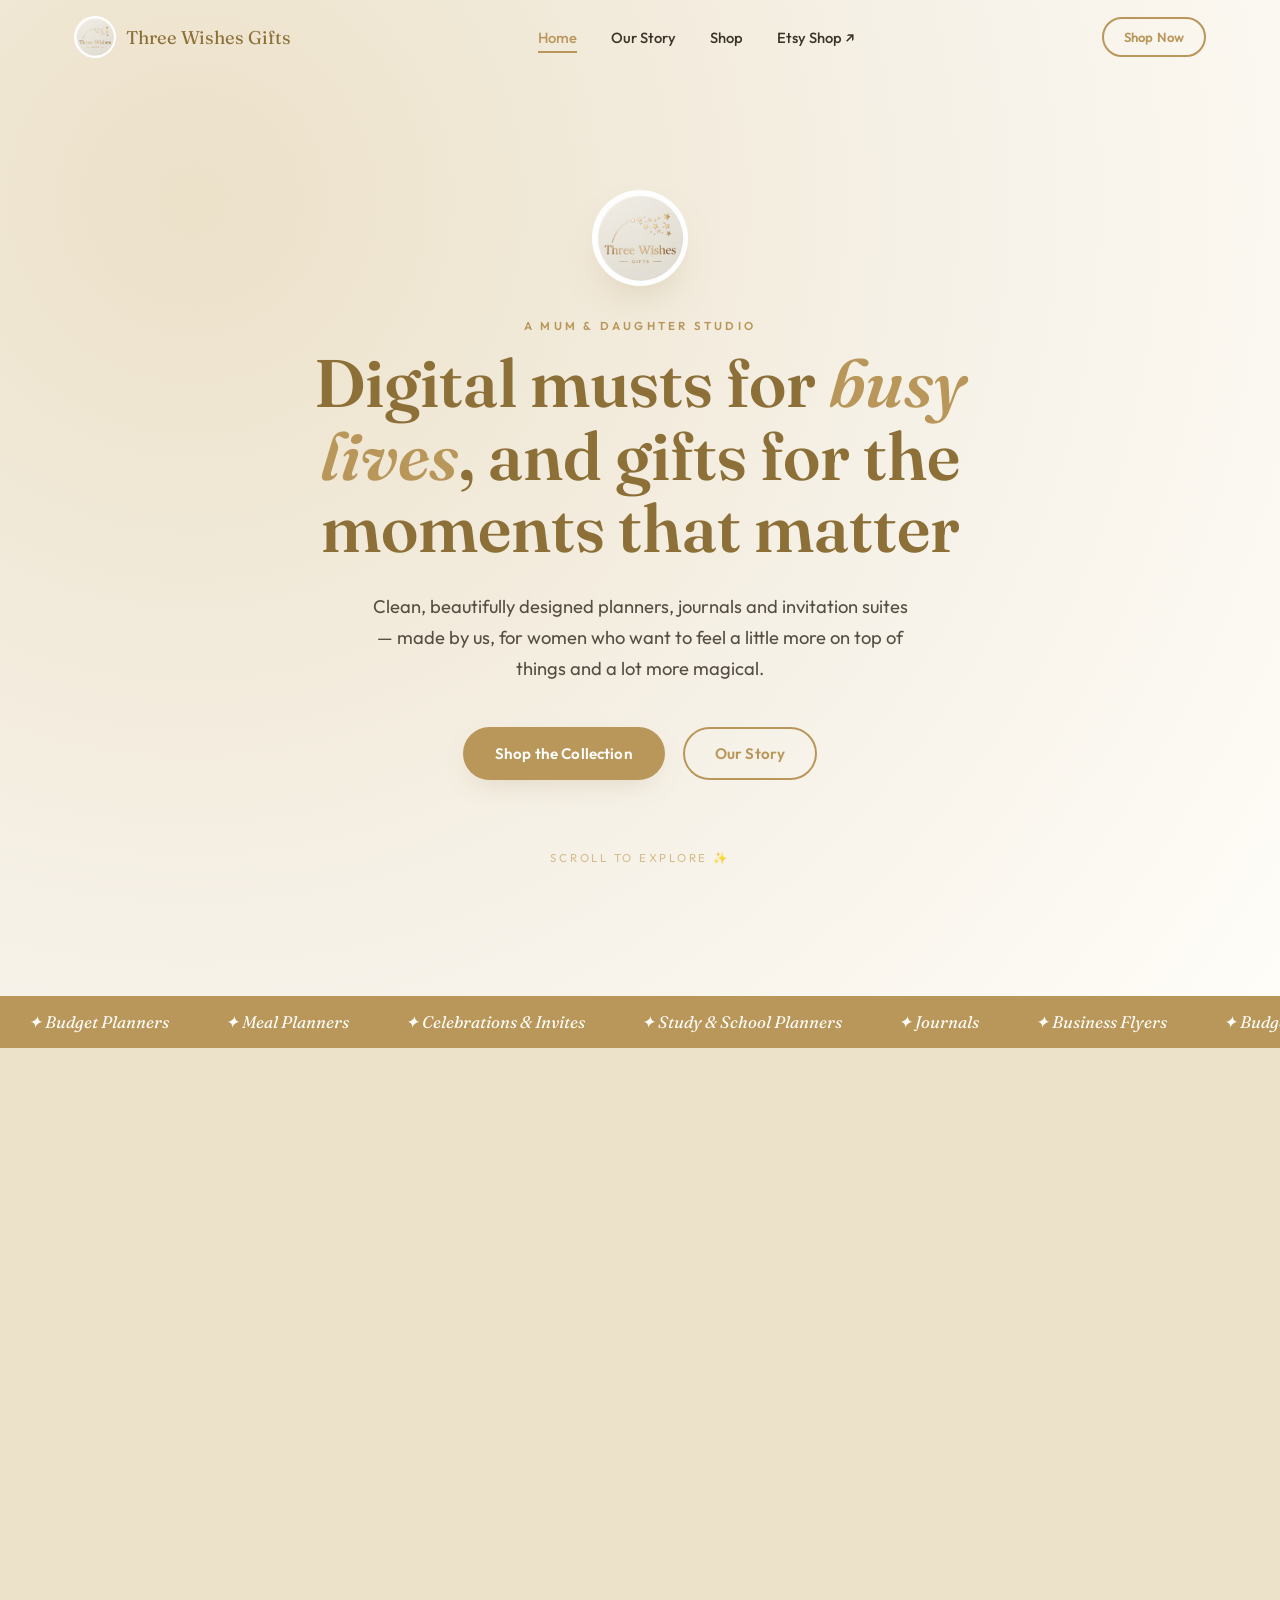
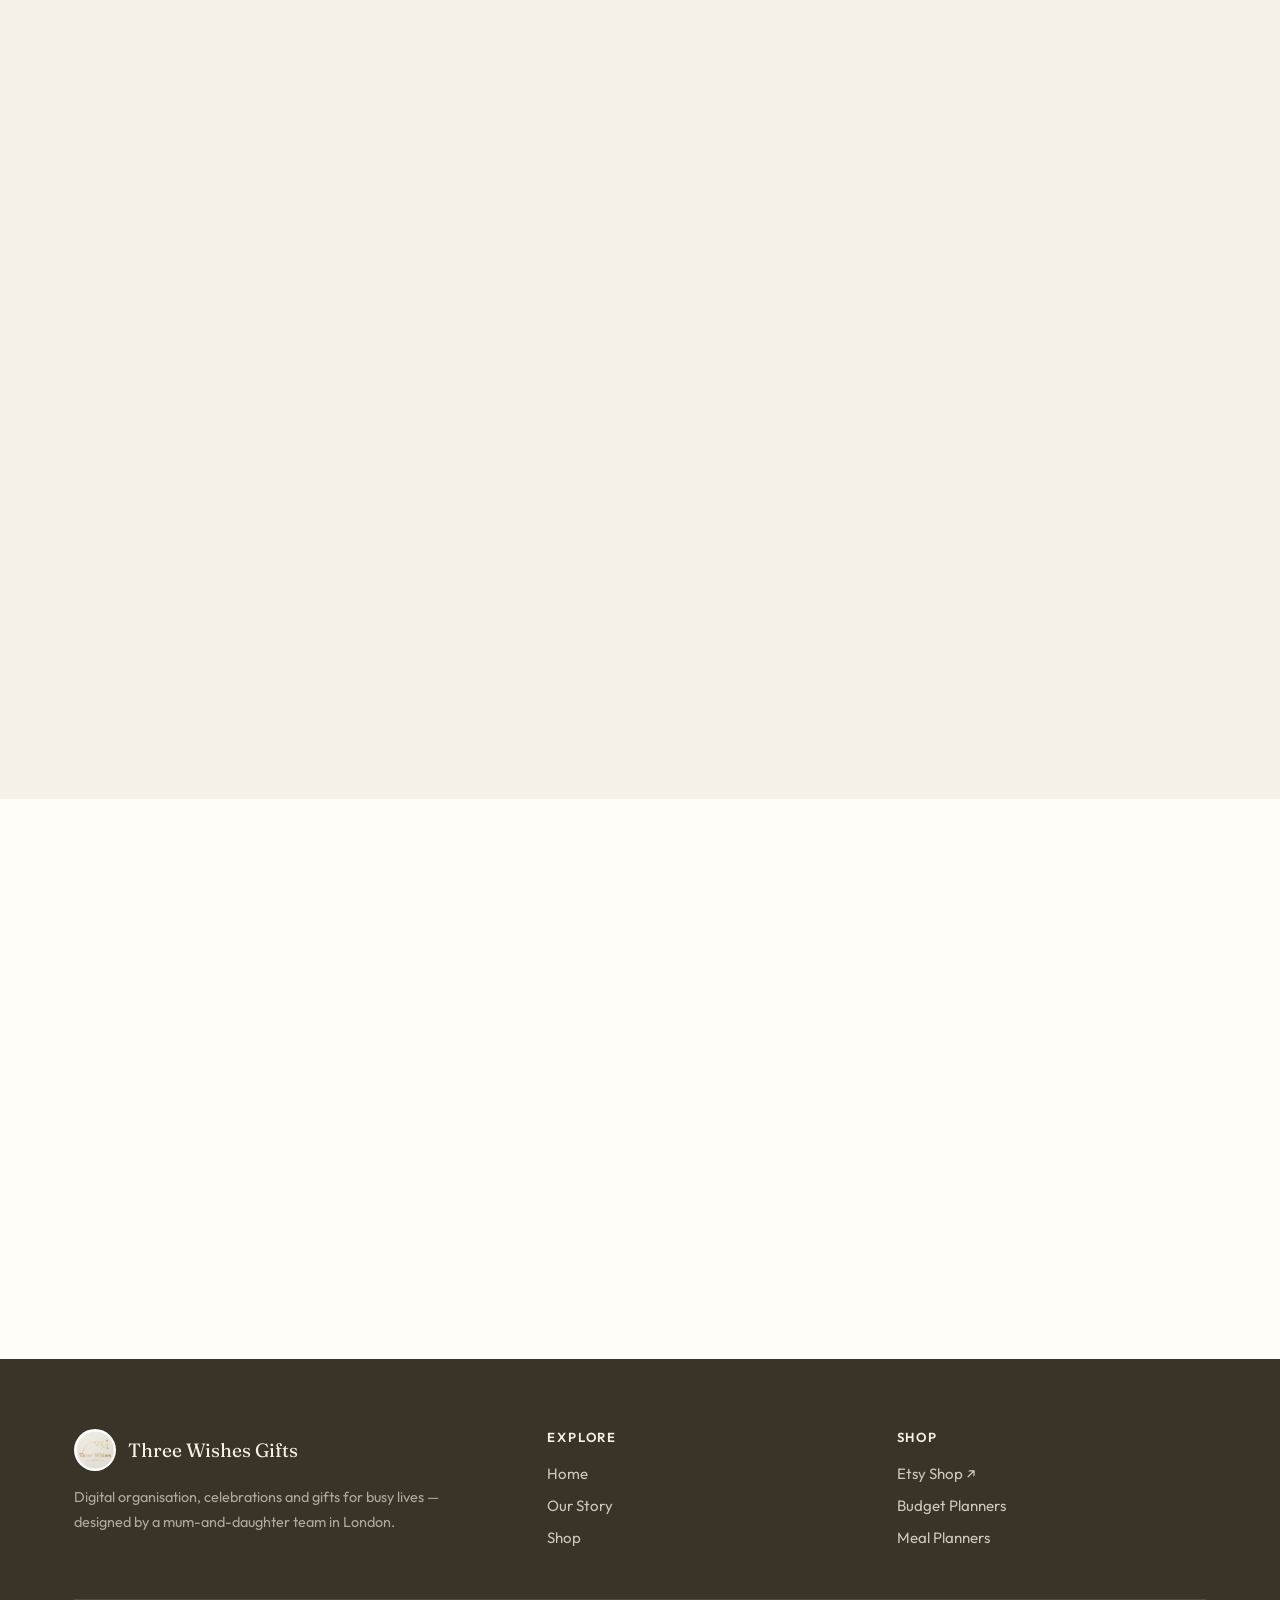
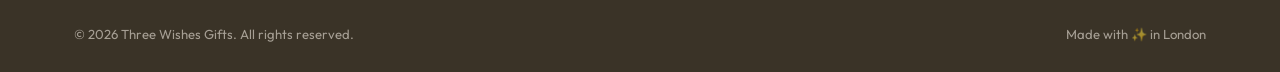
==== index.html @ 77c983a7 "Rebrand to new gold-foil logo and sync latest Etsy catalogue - Swap the site palette from coral/red " ====
<!DOCTYPE html>
<html lang="en">
<head>
<meta charset="UTF-8" />
<meta name="viewport" content="width=device-width, initial-scale=1" />
<title>Three Wishes Gifts &mdash; Digital Musts for Busy Lives</title>
<meta name="description" content="Clean, beautifully designed digital planners, journals and invitation suites from a mum-and-daughter team. Shop budget planners, meal planners, study planners and celebration suites." />
<meta name="theme-color" content="#f6f1e7" />
<link rel="icon" type="image/jpeg" href="assets/favicon-64.jpg" />
<link rel="apple-touch-icon" href="assets/favicon-180.jpg" />

<meta property="og:type" content="website" />
<meta property="og:title" content="Three Wishes Gifts &mdash; Digital Musts for Busy Lives" />
<meta property="og:description" content="Clean, beautifully designed digital planners, journals and invitation suites for real life." />
<meta property="og:image" content="assets/logo-512.jpg" />
<meta property="og:url" content="https://threewishesgifts.com" />
<meta name="twitter:card" content="summary_large_image" />

<link rel="preconnect" href="https://fonts.googleapis.com" />
<link rel="preconnect" href="https://fonts.gstatic.com" crossorigin />
<link href="https://fonts.googleapis.com/css2?family=Fraunces:ital,wght@0,500;0,600;1,500&family=Outfit:wght@400;500;600;700&display=swap" rel="stylesheet" />
<link rel="stylesheet" href="assets/styles.css" />
</head>
<body>

<header class="site-header">
  <div class="container nav-inner">
    <a class="brand" href="index.html"><img src="assets/logo-512.jpg" alt="Three Wishes Gifts logo" />Three Wishes Gifts</a>
    <nav class="nav-links">
      <a href="index.html" class="active">Home</a>
      <a href="about.html">Our Story</a>
      <a href="shop.html">Shop</a>
      <a href="https://www.etsy.com/shop/ThreeWishesGiftsShop" target="_blank" rel="noopener">Etsy Shop ↗</a>
    </nav>
    <div class="nav-cta">
      <a class="btn btn-outline btn-sm" href="shop.html">Shop Now</a>
      <button class="nav-toggle" aria-label="Toggle menu"><span></span></button>
    </div>
  </div>
</header>

<section class="hero">
  <div class="sky" data-stars="18" aria-hidden="true"></div>
  <div class="container hero-content">
    <img class="logo-mark" src="assets/logo-512.jpg" alt="Three Wishes Gifts" />
    <span class="eyebrow">A Mum &amp; Daughter Studio</span>
    <h1>Digital musts for <em>busy lives</em>, and gifts for the moments that matter</h1>
    <p class="lede">Clean, beautifully designed planners, journals and invitation suites &mdash; made by us, for women who want to feel a little more on top of things and a lot more magical.</p>
    <div class="hero-actions">
      <a class="btn btn-primary" href="shop.html">Shop the Collection</a>
      <a class="btn btn-outline" href="about.html">Our Story</a>
    </div>
    <div class="scroll-cue">Scroll to explore ✨</div>
  </div>
</section>

<div class="marquee-wrap" aria-hidden="true">
  <div class="marquee-track">
    <span>✦ Budget Planners</span><span>✦ Meal Planners</span><span>✦ Celebrations &amp; Invites</span><span>✦ Study &amp; School Planners</span><span>✦ Journals</span><span>✦ Business Flyers</span>
    <span>✦ Budget Planners</span><span>✦ Meal Planners</span><span>✦ Celebrations &amp; Invites</span><span>✦ Study &amp; School Planners</span><span>✦ Journals</span><span>✦ Business Flyers</span>
  </div>
</div>

<section style="background:var(--cream-deep);">
  <div class="container">
    <div class="section-head reveal">
      <span class="eyebrow">🎃 New for October</span>
      <h2>Halloween Favourites</h2>
      <p>Party invites, countdown planners and glam decor &mdash; fresh in the shop for spooky season.</p>
    </div>
    <div class="product-grid" id="halloween-grid"></div>
    <div class="center reveal" style="margin-top:48px;">
      <a class="btn btn-outline" href="shop.html#Halloween">See All Halloween Designs</a>
    </div>
  </div>
</section>

<section>
  <div class="container">
    <div class="section-head reveal">
      <span class="eyebrow">Why Three Wishes</span>
      <h2>Organisation that actually fits real life</h2>
      <p>We spent years building systems for other people's businesses. These are the tools we built for ourselves &mdash; now yours too.</p>
    </div>
    <div class="feature-grid">
      <div class="feature-card reveal">
        <div class="feature-icon">🗂️</div>
        <h3>Get organised</h3>
        <p>Budget planners, meal planners and study systems designed to remove stress, not add to it.</p>
      </div>
      <div class="feature-card reveal">
        <div class="feature-icon">🎉</div>
        <h3>Celebrate life</h3>
        <p>Editable invitation suites for showers, birthdays and parties &mdash; ready to send in minutes.</p>
      </div>
      <div class="feature-card reveal">
        <div class="feature-icon">✨</div>
        <h3>Feel a little magic</h3>
        <p>Every product is designed to be genuinely beautiful &mdash; on your iPad, in print, or in someone's inbox.</p>
      </div>
    </div>
  </div>
</section>

<section style="background:var(--cream);">
  <div class="container">
    <div class="section-head reveal">
      <span class="eyebrow">Fan Favourites</span>
      <h2>Meal planning, made calm</h2>
      <p>Our best-loved weekly meal planners &mdash; plan the week, shop by aisle, and skip the midweek panic.</p>
    </div>
    <div class="product-grid" id="featured-grid"></div>
    <div class="center reveal" style="margin-top:48px;">
      <a class="btn btn-primary" href="shop.html">View All Products</a>
    </div>
  </div>
</section>

<section>
  <div class="container">
    <div class="section-head reveal">
      <span class="eyebrow">Shop by Category</span>
      <h2>Something for every part of your week</h2>
    </div>
    <div class="cat-grid">
      <a class="cat-tile reveal" href="shop.html#Halloween"><span class="cat-emoji">🎃</span><h3>Halloween</h3><span class="count">6 designs</span></a>
      <a class="cat-tile reveal" href="shop.html#Budget%20Planners"><span class="cat-emoji">💰</span><h3>Budget Planners</h3><span class="count">9 designs</span></a>
      <a class="cat-tile reveal" href="shop.html#Meal%20Planners"><span class="cat-emoji">🍽️</span><h3>Meal Planners</h3><span class="count">4 designs</span></a>
      <a class="cat-tile reveal" href="shop.html#Study%20%26%20School%20Planners"><span class="cat-emoji">📚</span><h3>Study &amp; School Planners</h3><span class="count">6 designs</span></a>
      <a class="cat-tile reveal" href="shop.html#Journals"><span class="cat-emoji">📓</span><h3>Journals</h3><span class="count">2 designs</span></a>
      <a class="cat-tile reveal" href="shop.html#Lifestyle%20Guides"><span class="cat-emoji">🌿</span><h3>Lifestyle Guides</h3><span class="count">2 designs</span></a>
      <a class="cat-tile reveal" href="shop.html#Celebrations%20%26%20Invites"><span class="cat-emoji">🎊</span><h3>Celebrations &amp; Invites</h3><span class="count">2 designs</span></a>
      <a class="cat-tile reveal" href="shop.html#Business%20%26%20Event%20Flyers"><span class="cat-emoji">🪧</span><h3>Business &amp; Event Flyers</h3><span class="count">2 designs</span></a>
    </div>
  </div>
</section>

<section style="background:var(--cream);">
  <div class="container">
    <div class="split reveal">
      <div class="crop-frame" style="aspect-ratio: 896 / 1050;">
        <img src="assets/about/about-hero-illustration.jpg" alt="Illustration of the Three Wishes Gifts team" />
      </div>
      <div class="split-copy">
        <span class="eyebrow">Meet Kaz &amp; Meli</span>
        <h2>A dream years in the making</h2>
        <p>We're a mum-and-daughter team &mdash; mum Kaz (mum of three, hence the Three Wishes) and dog mum Meli. Between us, years of experience building brands and operations for other businesses.</p>
        <p>At home, we were just as overwhelmed as everyone else &mdash; so we built the tools we actually needed, and started making gifts to celebrate the people we love.</p>
        <a class="btn btn-outline" style="margin-top:22px;" href="about.html">Read Our Full Story</a>
      </div>
    </div>
  </div>
</section>

<section>
  <div class="container">
    <div class="cta-banner reveal">
      <div class="sky" data-stars="12" aria-hidden="true"></div>
      <div style="position:relative;z-index:2;">
        <h2>Ready to feel a little more on top of things?</h2>
        <p>Every product is an instant digital download &mdash; ready to use the moment you buy, in Canva, GoodNotes, or Procreate.</p>
        <a class="btn btn-primary" href="shop.html">Explore the Shop</a>
      </div>
    </div>
  </div>
</section>

<footer class="site-footer">
  <div class="container">
    <div class="footer-grid">
      <div class="footer-col">
        <div class="footer-brand"><img src="assets/logo-512.jpg" alt="Three Wishes Gifts logo" />Three Wishes Gifts</div>
        <p class="footer-note">Digital organisation, celebrations and gifts for busy lives &mdash; designed by a mum-and-daughter team in London.</p>
      </div>
      <div class="footer-col">
        <h4>Explore</h4>
        <ul>
          <li><a href="index.html">Home</a></li>
          <li><a href="about.html">Our Story</a></li>
          <li><a href="shop.html">Shop</a></li>
        </ul>
      </div>
      <div class="footer-col">
        <h4>Shop</h4>
        <ul>
          <li><a href="https://www.etsy.com/shop/ThreeWishesGiftsShop" target="_blank" rel="noopener">Etsy Shop ↗</a></li>
          <li><a href="shop.html#Budget%20Planners">Budget Planners</a></li>
          <li><a href="shop.html#Meal%20Planners">Meal Planners</a></li>
        </ul>
      </div>
    </div>
    <div class="footer-bottom">
      <span>&copy; <span id="year"></span> Three Wishes Gifts. All rights reserved.</span>
      <span>Made with ✨ in London</span>
    </div>
  </div>
</footer>

<script src="assets/products.js"></script>
<script>
  document.getElementById("year").textContent = new Date().getFullYear();
  const featured = PRODUCTS.filter(p => p.category === "Meal Planners");
  document.getElementById("featured-grid").innerHTML = featured.map(twProductCardHTML).join("");
  const halloween = PRODUCTS.filter(p => p.category === "Halloween").slice(0, 4);
  document.getElementById("halloween-grid").innerHTML = halloween.map(twProductCardHTML).join("");
</script>
<script src="assets/script.js"></script>
</body>
</html>
---- assets/styles.css ----
/* Three Wishes Gifts — shared styles
   Tones sampled from the gold-foil letterpress logo artwork. */

:root {
  --cream: #f6f1e7;
  --cream-light: #fffdf8;
  --cream-deep: #ece1c9;
  --coral: #b9975a;
  --coral-soft: #d4bc8b;
  --coral-pale: #e6d9bc;
  --ink: #8c7038;
  --charcoal: #3a3327;
  --white: #fffefb;
  --shadow: 0 20px 45px -20px rgba(140, 112, 56, 0.35);
  --shadow-soft: 0 10px 30px -12px rgba(140, 112, 56, 0.25);
  --radius-lg: 28px;
  --radius-md: 18px;
  --radius-sm: 12px;
  --serif: "Fraunces", "Georgia", "Times New Roman", serif;
  --sans: "Outfit", "Helvetica Neue", Arial, sans-serif;
}

* { box-sizing: border-box; }
html { scroll-behavior: smooth; }

body {
  margin: 0;
  padding: 0;
  background: var(--cream-light);
  color: var(--charcoal);
  font-family: var(--sans);
  -webkit-font-smoothing: antialiased;
  text-rendering: optimizeLegibility;
  overflow-x: hidden;
}

img { max-width: 100%; display: block; }
a { color: inherit; text-decoration: none; }
ul { list-style: none; margin: 0; padding: 0; }
h1, h2, h3, h4 { font-family: var(--serif); margin: 0; font-weight: 600; color: var(--ink); }
p { margin: 0; line-height: 1.7; }

.container {
  width: 100%;
  max-width: 1180px;
  margin: 0 auto;
  padding: 0 24px;
}

.eyebrow {
  display: inline-block;
  font-family: var(--sans);
  font-size: 0.72rem;
  font-weight: 600;
  letter-spacing: 0.28em;
  text-transform: uppercase;
  color: var(--coral);
  margin-bottom: 14px;
}

.btn {
  display: inline-flex;
  align-items: center;
  gap: 8px;
  padding: 15px 30px;
  border-radius: 999px;
  font-family: var(--sans);
  font-weight: 600;
  font-size: 0.95rem;
  letter-spacing: 0.01em;
  border: 2px solid transparent;
  cursor: pointer;
  transition: transform 0.25s ease, box-shadow 0.25s ease, background 0.25s ease, color 0.25s ease;
  white-space: nowrap;
}
.btn-primary {
  background: var(--coral);
  color: var(--white);
  box-shadow: var(--shadow-soft);
}
.btn-primary:hover { transform: translateY(-3px); box-shadow: var(--shadow); background: var(--ink); }
.btn-outline {
  background: transparent;
  border-color: var(--coral);
  color: var(--coral);
}
.btn-outline:hover { background: var(--coral); color: var(--white); transform: translateY(-3px); }
.btn-sm { padding: 10px 20px; font-size: 0.82rem; }

/* ---------- NAV ---------- */
.site-header {
  position: fixed;
  top: 0; left: 0; right: 0;
  z-index: 100;
  padding: 16px 0;
  transition: background 0.35s ease, box-shadow 0.35s ease, padding 0.35s ease;
}
.site-header.scrolled {
  background: rgba(255, 248, 239, 0.88);
  backdrop-filter: blur(14px);
  -webkit-backdrop-filter: blur(14px);
  box-shadow: 0 8px 30px -18px rgba(140, 112, 56, 0.4);
  padding: 10px 0;
}
.nav-inner {
  display: flex;
  align-items: center;
  justify-content: space-between;
  gap: 20px;
}
.brand {
  display: flex;
  align-items: center;
  gap: 10px;
  font-family: var(--serif);
  font-size: 1.15rem;
  color: var(--ink);
}
.brand img { width: 42px; height: 42px; border-radius: 50%; object-fit: cover; }
.nav-links {
  display: flex;
  align-items: center;
  gap: 34px;
  font-size: 0.92rem;
  font-weight: 500;
}
.nav-links a { position: relative; padding: 4px 0; color: var(--charcoal); transition: color 0.2s ease; }
.nav-links a::after {
  content: "";
  position: absolute; left: 0; bottom: -2px;
  width: 0; height: 2px; background: var(--coral);
  transition: width 0.25s ease;
}
.nav-links a:hover, .nav-links a.active { color: var(--coral); }
.nav-links a:hover::after, .nav-links a.active::after { width: 100%; }
.nav-cta { display: flex; align-items: center; gap: 16px; }
.nav-toggle {
  display: none;
  width: 42px; height: 42px;
  border-radius: 50%;
  border: 1.5px solid var(--coral);
  background: transparent;
  align-items: center; justify-content: center;
  cursor: pointer;
}
.nav-toggle span, .nav-toggle span::before, .nav-toggle span::after {
  content: ""; display: block; width: 18px; height: 2px; background: var(--coral); position: relative; transition: 0.25s ease;
}
.nav-toggle span::before { position: absolute; top: -6px; }
.nav-toggle span::after { position: absolute; top: 6px; }
.nav-toggle.open span { background: transparent; }
.nav-toggle.open span::before { transform: rotate(45deg); top: 0; }
.nav-toggle.open span::after { transform: rotate(-45deg); top: 0; }

@media (max-width: 860px) {
  .nav-links {
    position: fixed;
    top: 0; right: -100%;
    height: 100vh;
    width: min(78vw, 320px);
    background: var(--white);
    flex-direction: column;
    justify-content: center;
    gap: 32px;
    font-size: 1.15rem;
    box-shadow: -20px 0 50px -20px rgba(185,84,63,0.4);
    transition: right 0.4s cubic-bezier(.2,.9,.2,1);
    z-index: 90;
  }
  .nav-links.open { right: 0; }
  .nav-toggle { display: inline-flex; }
  .nav-cta .btn-outline { display: none; }
}

/* ---------- STARFIELD ---------- */
.sky { position: absolute; inset: 0; overflow: hidden; pointer-events: none; z-index: 0; }
.sky i {
  position: absolute; display: block; width: 7px; height: 7px;
  background: var(--coral-soft);
  clip-path: polygon(50% 0%, 61% 35%, 98% 35%, 68% 57%, 79% 91%, 50% 70%, 21% 91%, 32% 57%, 2% 35%, 39% 35%);
  opacity: 0; animation: twinkle 4.5s ease-in-out infinite;
}
@keyframes twinkle {
  0%, 100% { opacity: 0; transform: scale(0.6); }
  50% { opacity: 0.85; transform: scale(1.1); }
}
@keyframes float-y {
  0%, 100% { transform: translateY(0); }
  50% { transform: translateY(-14px); }
}

/* ---------- HERO ---------- */
.hero {
  position: relative;
  padding: 190px 0 130px;
  background: radial-gradient(circle at 15% 20%, var(--cream-deep), var(--cream) 55%, var(--cream-light) 100%);
  overflow: hidden;
  text-align: center;
}
.hero-content { position: relative; z-index: 2; max-width: 780px; margin: 0 auto; }
.hero .logo-mark {
  width: 96px; height: 96px; border-radius: 50%; object-fit: cover;
  margin: 0 auto 28px; box-shadow: var(--shadow); animation: float-y 5s ease-in-out infinite;
}
.hero h1 {
  font-size: clamp(2.4rem, 5.4vw, 4.2rem);
  line-height: 1.08;
  color: var(--ink);
}
.hero h1 em { font-style: italic; color: var(--coral); }
.hero p.lede {
  margin: 26px auto 0;
  max-width: 46ch;
  font-size: 1.15rem;
  color: var(--charcoal);
  opacity: 0.85;
}
.hero-actions {
  margin-top: 42px;
  display: flex; gap: 18px; justify-content: center; flex-wrap: wrap;
}
.scroll-cue {
  margin-top: 70px;
  display: inline-flex; flex-direction: column; align-items: center; gap: 8px;
  font-size: 0.72rem; letter-spacing: 0.24em; text-transform: uppercase; color: var(--coral-soft);
  animation: float-y 2.4s ease-in-out infinite;
}

/* ---------- MARQUEE ---------- */
.marquee-wrap {
  background: var(--coral);
  padding: 16px 0;
  overflow: hidden;
  white-space: nowrap;
}
.marquee-track {
  display: inline-flex;
  animation: marquee 26s linear infinite;
}
.marquee-track span {
  color: var(--cream-light);
  font-family: var(--serif);
  font-style: italic;
  font-size: 1.05rem;
  padding: 0 28px;
  display: inline-flex;
  align-items: center;
  gap: 28px;
}
@keyframes marquee {
  from { transform: translateX(0); }
  to { transform: translateX(-50%); }
}

/* ---------- SECTIONS ---------- */
section { position: relative; padding: 110px 0; }
.section-head { max-width: 640px; margin: 0 auto 56px; text-align: center; }
.section-head h2 { font-size: clamp(1.9rem, 3.4vw, 2.7rem); }
.section-head p { margin-top: 16px; color: var(--charcoal); opacity: 0.75; font-size: 1.05rem; }

.reveal { opacity: 0; transform: translateY(28px); transition: opacity 0.7s ease, transform 0.7s ease; }
.reveal.in { opacity: 1; transform: translateY(0); }

/* feature strip */
.feature-grid {
  display: grid;
  grid-template-columns: repeat(3, 1fr);
  gap: 30px;
}
.feature-card {
  background: var(--white);
  border-radius: var(--radius-lg);
  padding: 40px 32px;
  text-align: center;
  box-shadow: var(--shadow-soft);
  transition: transform 0.35s ease, box-shadow 0.35s ease;
}
.feature-card:hover { transform: translateY(-8px); box-shadow: var(--shadow); }
.feature-icon {
  width: 64px; height: 64px; margin: 0 auto 22px;
  border-radius: 50%;
  background: var(--cream);
  display: flex; align-items: center; justify-content: center;
  font-size: 1.7rem;
}
.feature-card h3 { font-size: 1.2rem; margin-bottom: 10px; }
.feature-card p { color: var(--charcoal); opacity: 0.75; font-size: 0.96rem; }

/* story / about preview split */
.split {
  display: grid;
  grid-template-columns: 1fr 1fr;
  gap: 64px;
  align-items: center;
}
.split img { border-radius: var(--radius-lg); box-shadow: var(--shadow); width: 100%; }
.crop-frame {
  border-radius: var(--radius-lg);
  box-shadow: var(--shadow);
  overflow: hidden;
}
.crop-frame img {
  width: 100%; height: 100%;
  object-fit: cover;
  object-position: center bottom;
  border-radius: 0; box-shadow: none;
}
.split .eyebrow { display: block; }
.split h2 { margin-bottom: 20px; }
.split p + p { margin-top: 16px; }
.split-copy p { color: var(--charcoal); opacity: 0.85; }
.split.reverse { direction: rtl; }
.split.reverse > * { direction: ltr; }

/* category tiles */
.cat-grid {
  display: grid;
  grid-template-columns: repeat(3, 1fr);
  gap: 24px;
}
.cat-tile {
  position: relative;
  border-radius: var(--radius-md);
  padding: 34px 26px;
  background: linear-gradient(155deg, var(--cream) 0%, var(--cream-deep) 100%);
  overflow: hidden;
  transition: transform 0.35s ease, box-shadow 0.35s ease;
  box-shadow: var(--shadow-soft);
}
.cat-tile:hover { transform: translateY(-6px) scale(1.015); box-shadow: var(--shadow); }
.cat-tile .cat-emoji { font-size: 1.9rem; margin-bottom: 14px; display: block; }
.cat-tile h3 { font-size: 1.12rem; margin-bottom: 6px; }
.cat-tile span.count { color: var(--coral); font-weight: 600; font-size: 0.85rem; }

/* product grid & cards */
.product-grid {
  display: grid;
  grid-template-columns: repeat(4, 1fr);
  gap: 28px;
}
.product-card {
  background: var(--white);
  border-radius: var(--radius-md);
  overflow: hidden;
  box-shadow: var(--shadow-soft);
  transition: transform 0.35s ease, box-shadow 0.35s ease;
  display: flex;
  flex-direction: column;
}
.product-card:hover { transform: translateY(-8px); box-shadow: var(--shadow); }
.product-thumb {
  position: relative;
  aspect-ratio: 4 / 3;
  overflow: hidden;
  background: var(--cream);
}
.product-thumb img {
  width: 100%; height: 100%; object-fit: cover;
  transition: transform 0.5s ease;
}
.product-card:hover .product-thumb img { transform: scale(1.07); }
.badge-off {
  position: absolute; top: 12px; left: 12px;
  background: var(--coral);
  color: var(--white);
  font-size: 0.7rem;
  font-weight: 700;
  padding: 5px 10px;
  border-radius: 999px;
}
.product-body { padding: 20px 20px 22px; display: flex; flex-direction: column; gap: 10px; flex: 1; }
.product-cat { font-size: 0.7rem; text-transform: uppercase; letter-spacing: 0.14em; color: var(--coral-soft); font-weight: 600; }
.product-title { font-family: var(--serif); font-size: 1.02rem; color: var(--charcoal); line-height: 1.35; flex: 1; }
.product-price { display: flex; align-items: baseline; gap: 8px; }
.price-now { font-weight: 700; color: var(--ink); font-size: 1.08rem; }
.price-was { text-decoration: line-through; color: #b79a8e; font-size: 0.85rem; }
.product-card .btn { margin-top: 6px; justify-content: center; width: 100%; }

/* shop filters */
.filter-bar {
  display: flex; flex-wrap: wrap; gap: 12px; justify-content: center; margin-bottom: 48px;
}
.filter-chip {
  padding: 10px 20px;
  border-radius: 999px;
  border: 1.5px solid var(--coral-pale);
  color: var(--ink);
  font-size: 0.86rem;
  font-weight: 600;
  cursor: pointer;
  background: var(--white);
  transition: all 0.25s ease;
}
.filter-chip:hover { border-color: var(--coral); }
.filter-chip.active { background: var(--coral); border-color: var(--coral); color: var(--white); }

/* CTA banner */
.cta-banner {
  background: linear-gradient(135deg, var(--coral) 0%, var(--ink) 100%);
  border-radius: var(--radius-lg);
  padding: 70px 40px;
  text-align: center;
  color: var(--white);
  position: relative;
  overflow: hidden;
}
.cta-banner h2 { color: var(--white); font-size: clamp(1.8rem, 3.4vw, 2.5rem); }
.cta-banner p { color: rgba(255,255,255,0.88); margin-top: 14px; max-width: 46ch; margin-left: auto; margin-right: auto; }
.cta-banner .btn-primary { background: var(--white); color: var(--ink); margin-top: 30px; }
.cta-banner .btn-primary:hover { background: var(--cream-light); color: var(--ink); }

/* pull quote (about) */
.pull-quote {
  font-family: var(--serif);
  font-style: italic;
  font-size: clamp(1.3rem, 2.4vw, 1.7rem);
  color: var(--ink);
  border-left: 4px solid var(--coral);
  padding: 6px 0 6px 28px;
  margin: 40px 0;
}

.story-copy { max-width: 760px; margin: 0 auto; }
.story-copy p { color: var(--charcoal); opacity: 0.9; font-size: 1.08rem; margin-bottom: 22px; }
.story-inline-img { margin: 44px auto; text-align: center; }
.story-inline-img figcaption { margin-top: 14px; font-size: 0.85rem; color: var(--coral-soft); font-style: italic; }

.signature { margin-top: 50px; font-family: var(--serif); font-style: italic; font-size: 1.3rem; color: var(--ink); text-align: center; }

/* page hero (small, for about/shop) */
.page-hero {
  position: relative;
  padding: 170px 0 90px;
  text-align: center;
  background: radial-gradient(circle at 85% 10%, var(--cream-deep), var(--cream) 60%);
  overflow: hidden;
}
.page-hero h1 { font-size: clamp(2.2rem, 4.6vw, 3.4rem); }
.page-hero p { margin-top: 18px; max-width: 52ch; margin-left: auto; margin-right: auto; color: var(--charcoal); opacity: 0.8; font-size: 1.05rem; }

/* footer */
.site-footer {
  background: var(--charcoal);
  color: var(--cream);
  padding: 70px 0 30px;
}
.footer-grid {
  display: grid;
  grid-template-columns: 1.4fr 1fr 1fr;
  gap: 40px;
  padding-bottom: 40px;
  border-bottom: 1px solid rgba(255,255,255,0.12);
}
.footer-brand { display: flex; align-items: center; gap: 12px; font-family: var(--serif); font-size: 1.2rem; margin-bottom: 14px; }
.footer-brand img { width: 42px; height: 42px; border-radius: 50%; }
.footer-col h4 { color: var(--cream); font-family: var(--sans); font-size: 0.82rem; letter-spacing: 0.14em; text-transform: uppercase; margin-bottom: 18px; }
.footer-col ul li { margin-bottom: 12px; }
.footer-col a { color: rgba(255,248,239,0.75); font-size: 0.94rem; transition: color 0.2s ease; }
.footer-col a:hover { color: var(--coral-pale); }
.footer-note { color: rgba(255,248,239,0.6); font-size: 0.9rem; max-width: 46ch; }
.footer-bottom {
  padding-top: 26px;
  display: flex; justify-content: space-between; align-items: center; flex-wrap: wrap; gap: 12px;
  font-size: 0.82rem; color: rgba(255,248,239,0.55);
}

/* misc */
.center { text-align: center; }
.tag-pill {
  display: inline-block; padding: 6px 16px; border-radius: 999px;
  background: var(--cream); color: var(--ink); font-size: 0.78rem; font-weight: 600; letter-spacing: 0.06em;
}

@media (max-width: 980px) {
  .feature-grid, .cat-grid { grid-template-columns: repeat(2, 1fr); }
  .product-grid { grid-template-columns: repeat(3, 1fr); }
  .split { grid-template-columns: 1fr; gap: 36px; }
  .split.reverse { direction: ltr; }
  .footer-grid { grid-template-columns: 1fr 1fr; }
}
@media (max-width: 640px) {
  .feature-grid, .cat-grid, .product-grid { grid-template-columns: 1fr 1fr; }
  .hero { padding: 150px 0 90px; }
  section { padding: 80px 0; }
  .footer-grid { grid-template-columns: 1fr; }
  .cta-banner { padding: 50px 24px; }
}
@media (max-width: 460px) {
  .product-grid, .feature-grid, .cat-grid { grid-template-columns: 1fr; }
}
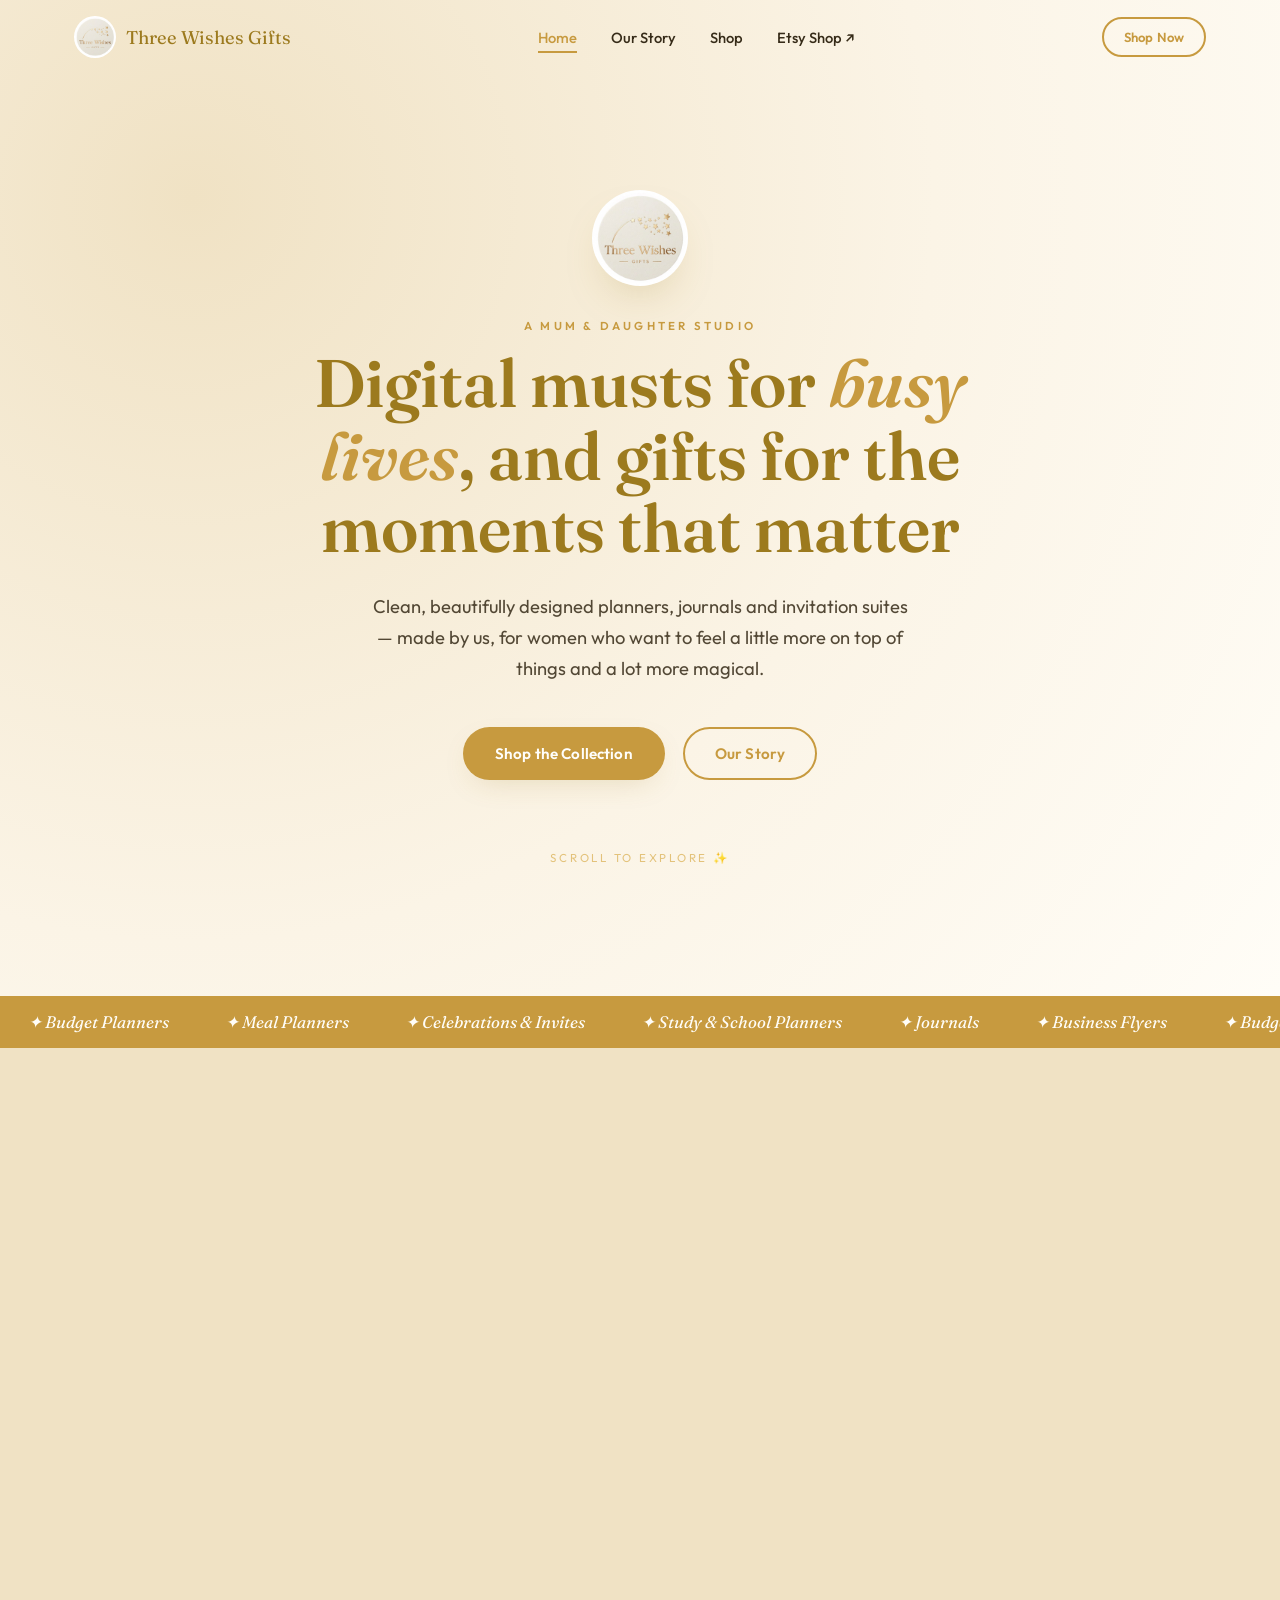
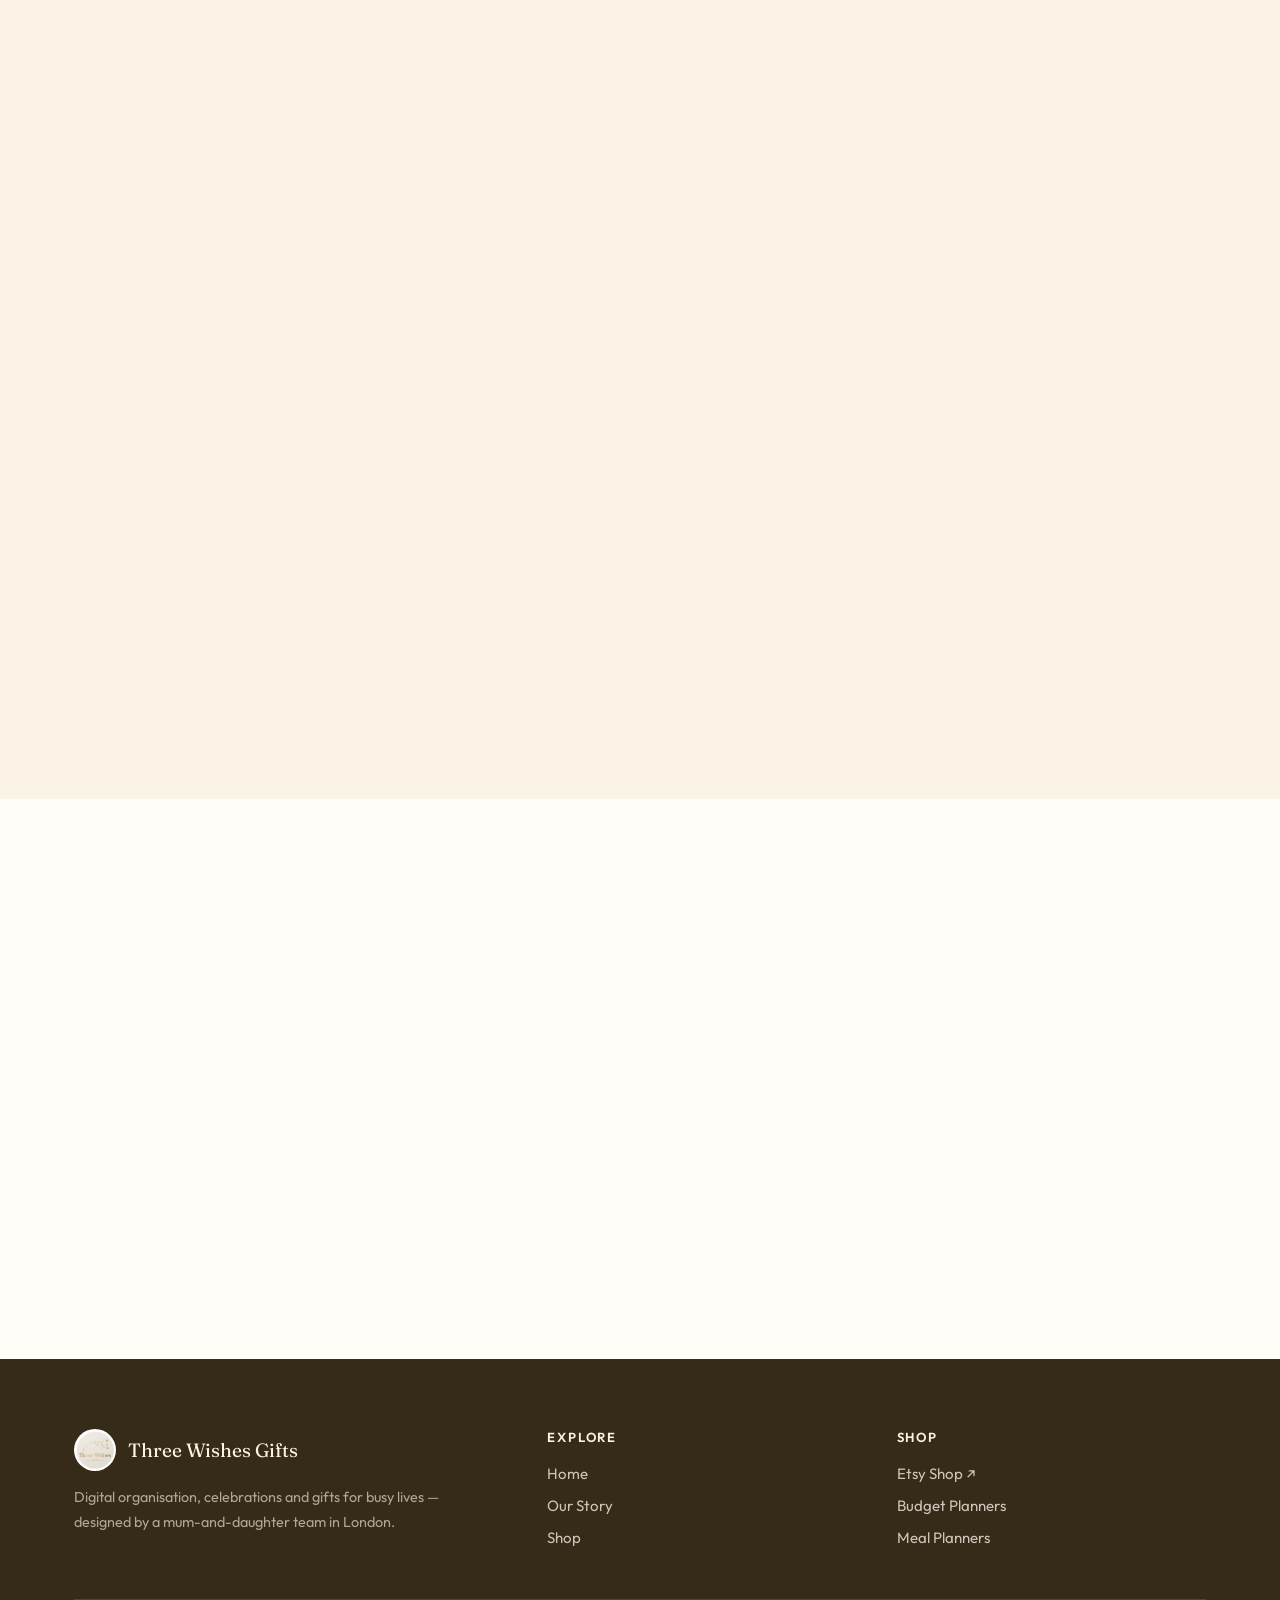
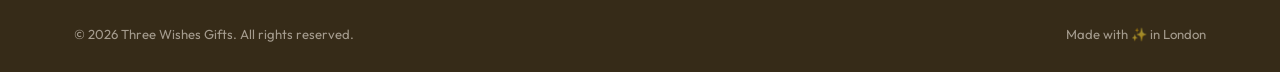
==== commit 52e23c6d: "Push the gold palette richer/more saturated to match the logo The first pass averaged in too many so" ====
--- a/index.html
+++ b/index.html
@@ -19,7 +19,7 @@
 <link rel="preconnect" href="https://fonts.googleapis.com" />
 <link rel="preconnect" href="https://fonts.gstatic.com" crossorigin />
 <link href="https://fonts.googleapis.com/css2?family=Fraunces:ital,wght@0,500;0,600;1,500&family=Outfit:wght@400;500;600;700&display=swap" rel="stylesheet" />
-<link rel="stylesheet" href="assets/styles.css" />
+<link rel="stylesheet" href="assets/styles.css?v=202610011532" />
 </head>
 <body>
 
@@ -196,7 +196,7 @@
   </div>
 </footer>
 
-<script src="assets/products.js"></script>
+<script src="assets/products.js?v=202610011532"></script>
 <script>
   document.getElementById("year").textContent = new Date().getFullYear();
   const featured = PRODUCTS.filter(p => p.category === "Meal Planners");
@@ -204,6 +204,6 @@
   const halloween = PRODUCTS.filter(p => p.category === "Halloween").slice(0, 4);
   document.getElementById("halloween-grid").innerHTML = halloween.map(twProductCardHTML).join("");
 </script>
-<script src="assets/script.js"></script>
+<script src="assets/script.js?v=202610011532"></script>
 </body>
 </html>
--- a/assets/styles.css
+++ b/assets/styles.css
@@ -2,17 +2,17 @@
    Tones sampled from the gold-foil letterpress logo artwork. */
 
 :root {
-  --cream: #f6f1e7;
-  --cream-light: #fffdf8;
-  --cream-deep: #ece1c9;
-  --coral: #b9975a;
-  --coral-soft: #d4bc8b;
-  --coral-pale: #e6d9bc;
-  --ink: #8c7038;
-  --charcoal: #3a3327;
+  --cream: #fbf4e6;
+  --cream-light: #fffdf7;
+  --cream-deep: #f0e2c4;
+  --coral: #c79a3f;
+  --coral-soft: #e3c27a;
+  --coral-pale: #edd9a8;
+  --ink: #9c7a1e;
+  --charcoal: #362b18;
   --white: #fffefb;
-  --shadow: 0 20px 45px -20px rgba(140, 112, 56, 0.35);
-  --shadow-soft: 0 10px 30px -12px rgba(140, 112, 56, 0.25);
+  --shadow: 0 20px 45px -20px rgba(156, 122, 30, 0.35);
+  --shadow-soft: 0 10px 30px -12px rgba(156, 122, 30, 0.25);
   --radius-lg: 28px;
   --radius-md: 18px;
   --radius-sm: 12px;
@@ -99,7 +99,7 @@
   background: rgba(255, 248, 239, 0.88);
   backdrop-filter: blur(14px);
   -webkit-backdrop-filter: blur(14px);
-  box-shadow: 0 8px 30px -18px rgba(140, 112, 56, 0.4);
+  box-shadow: 0 8px 30px -18px rgba(156, 122, 30, 0.4);
   padding: 10px 0;
 }
 .nav-inner {
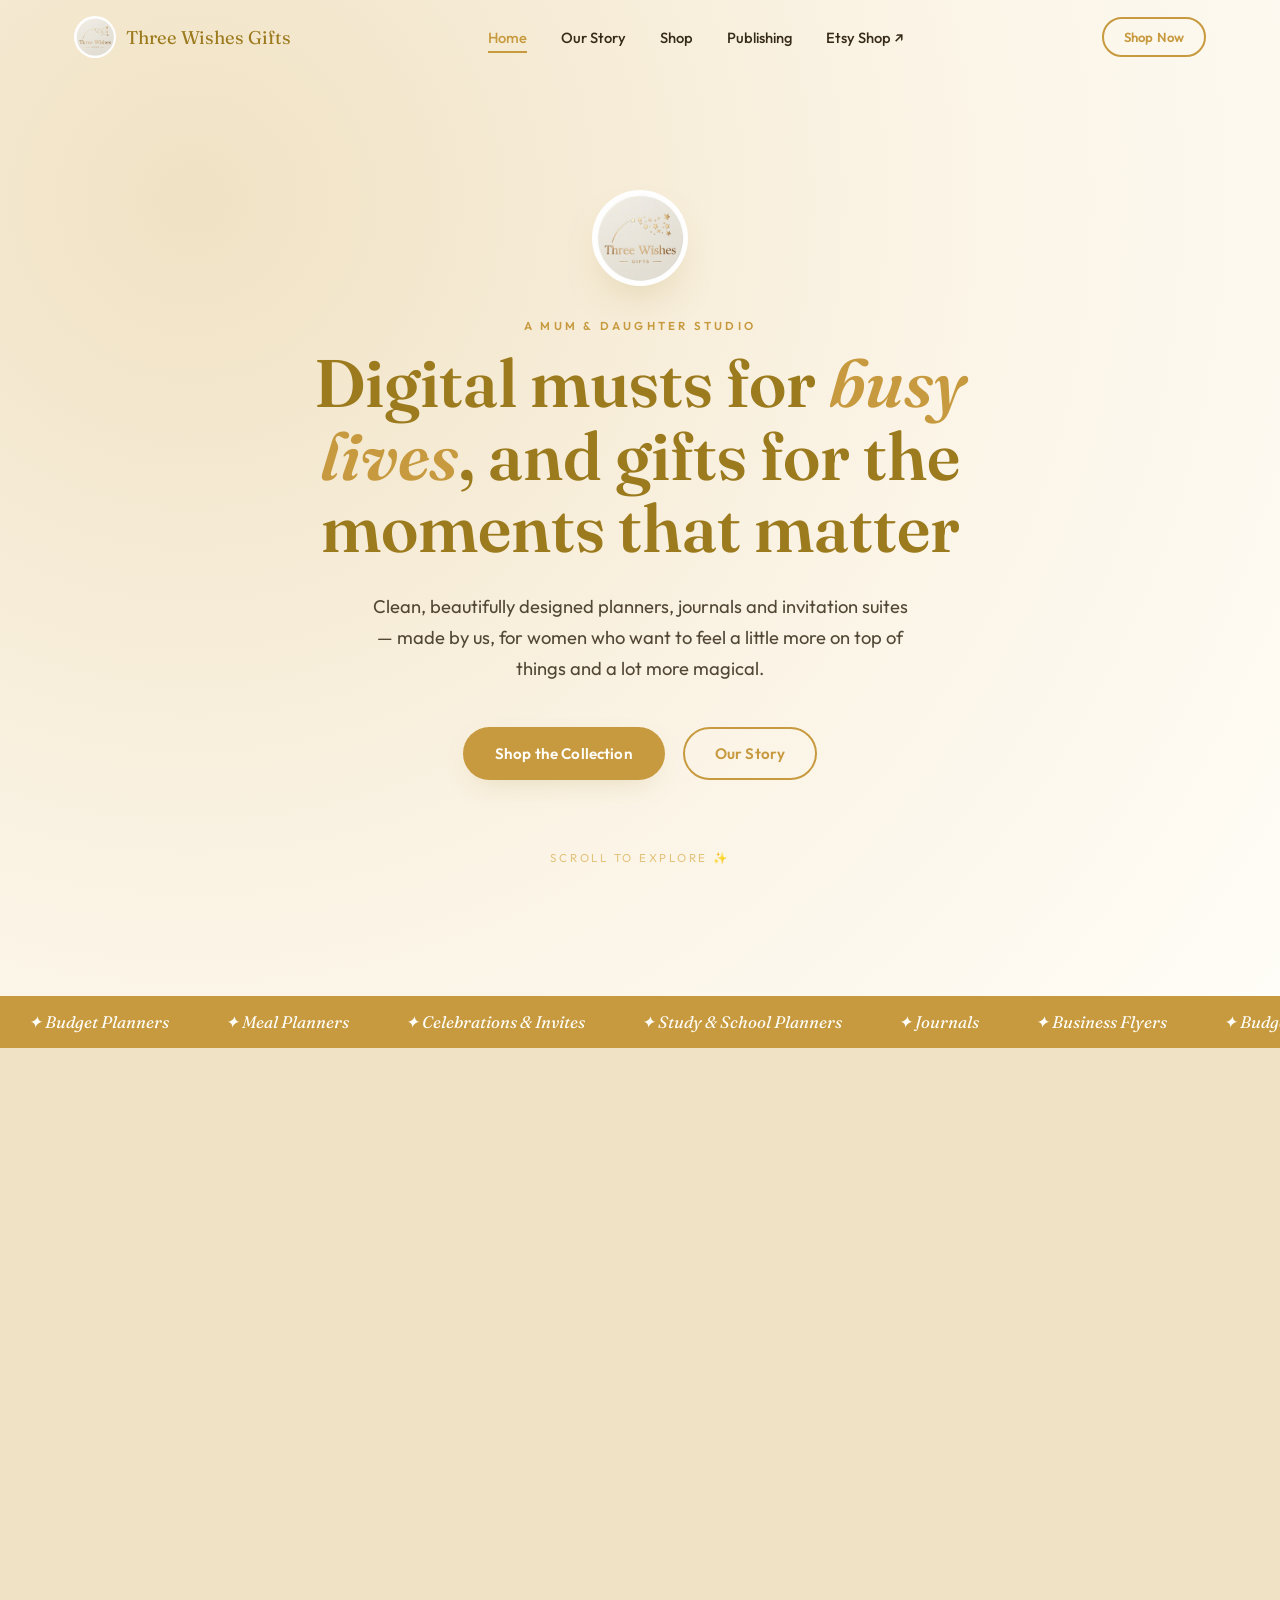
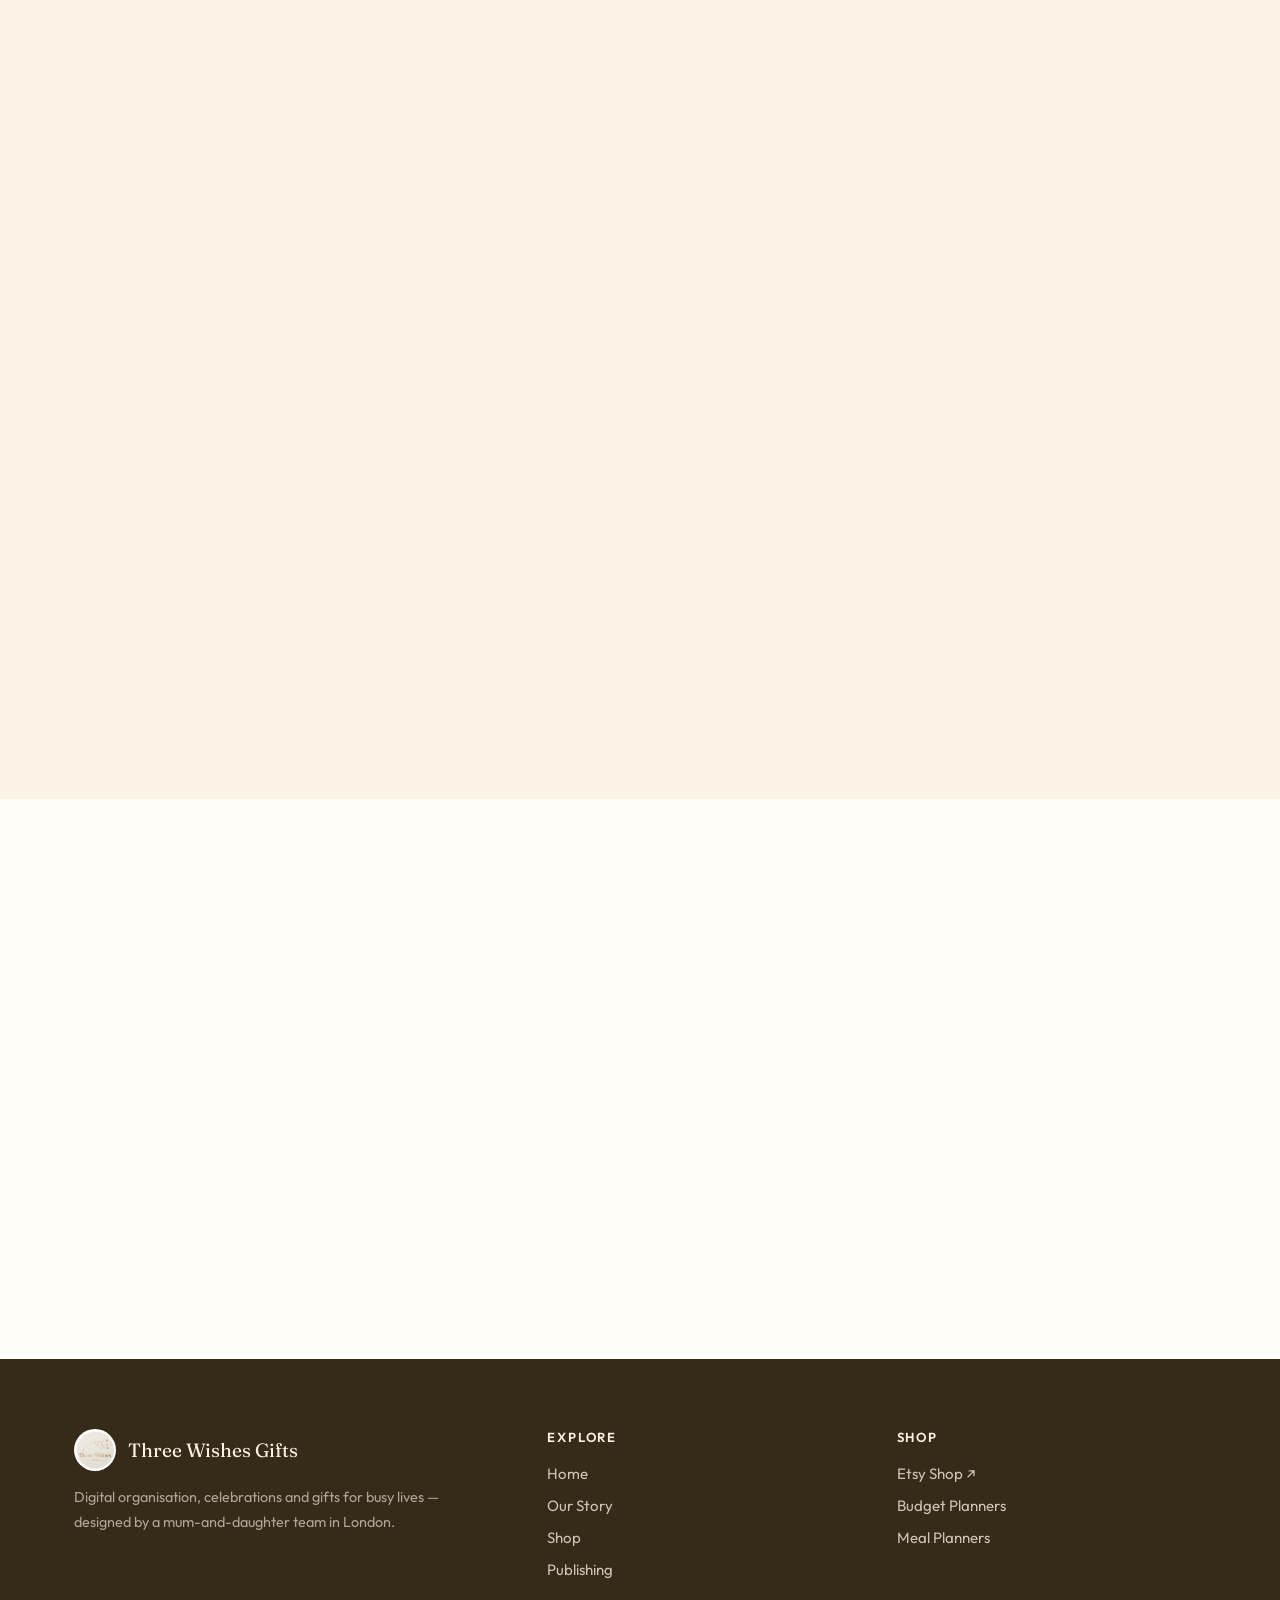
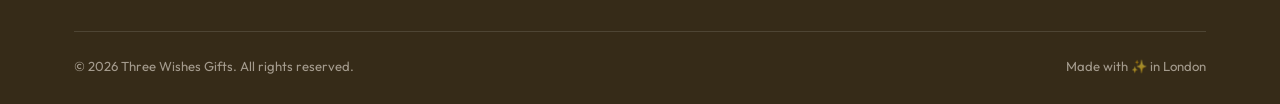
==== commit e29c84df: "Link the Publishing page from the site nav and footers /solve stays unlinked and noindex.  Co-Author" ====
--- a/index.html
+++ b/index.html
@@ -30,6 +30,7 @@
       <a href="index.html" class="active">Home</a>
       <a href="about.html">Our Story</a>
       <a href="shop.html">Shop</a>
+      <a href="publishing/">Publishing</a>
       <a href="https://www.etsy.com/shop/ThreeWishesGiftsShop" target="_blank" rel="noopener">Etsy Shop ↗</a>
     </nav>
     <div class="nav-cta">
@@ -178,6 +179,7 @@
           <li><a href="index.html">Home</a></li>
           <li><a href="about.html">Our Story</a></li>
           <li><a href="shop.html">Shop</a></li>
+          <li><a href="publishing/">Publishing</a></li>
         </ul>
       </div>
       <div class="footer-col">
